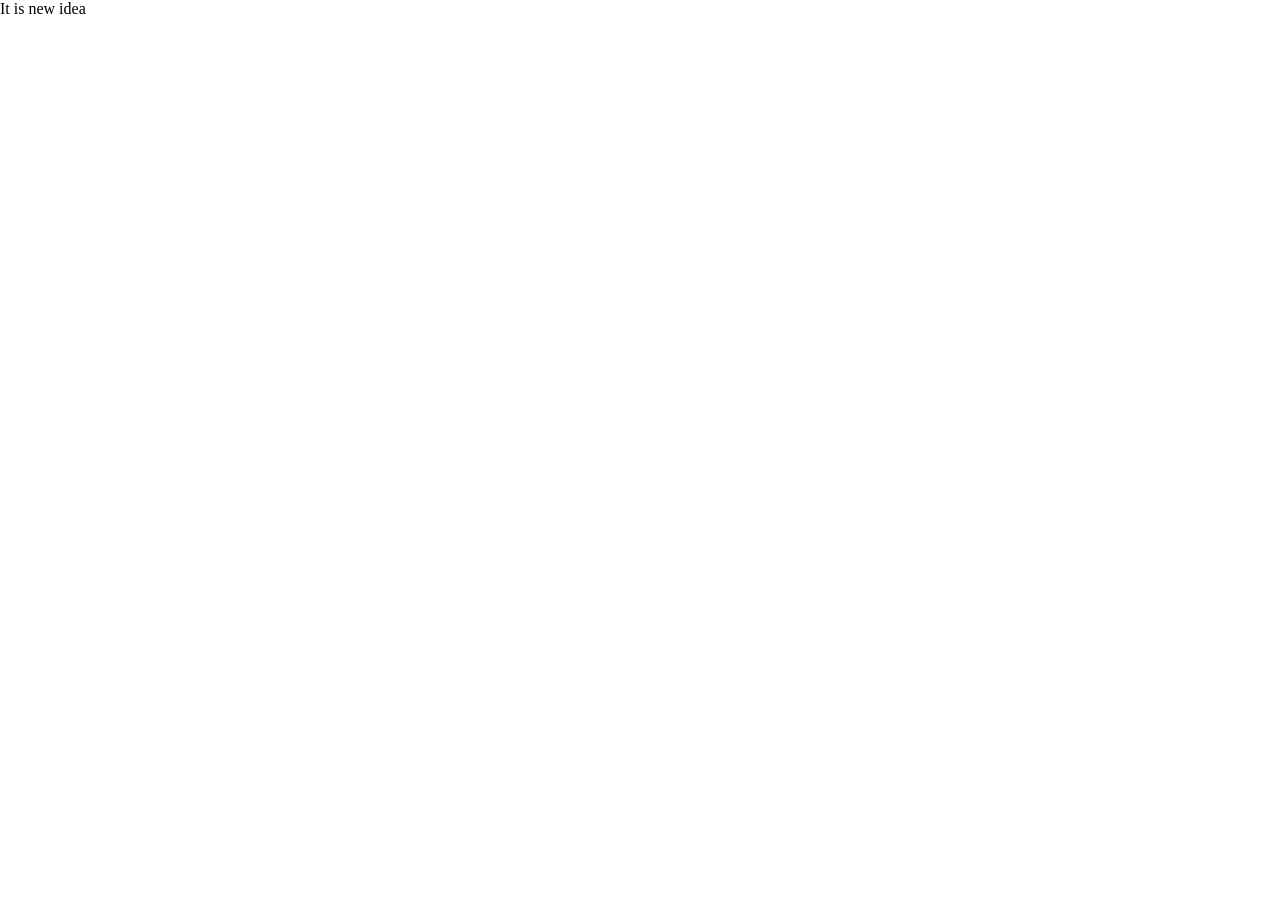
==== myweb/index.html @ 6d4e4361 "new change" ====
<!DOCTYPE html>
<html lang="en">
<head>
    <meta charset="UTF-8">
    <meta name="viewport" content="width=device-width, initial-scale=1.0">
    <title>Sadhna</title>
    <link rel="stylesheet" href="style.css">
</head>
<body>
    <p>It is new idea </p>
    
</body>
</html>
---- myweb/style.css ----
* {
    padding: 0;
    margin: 0;
}
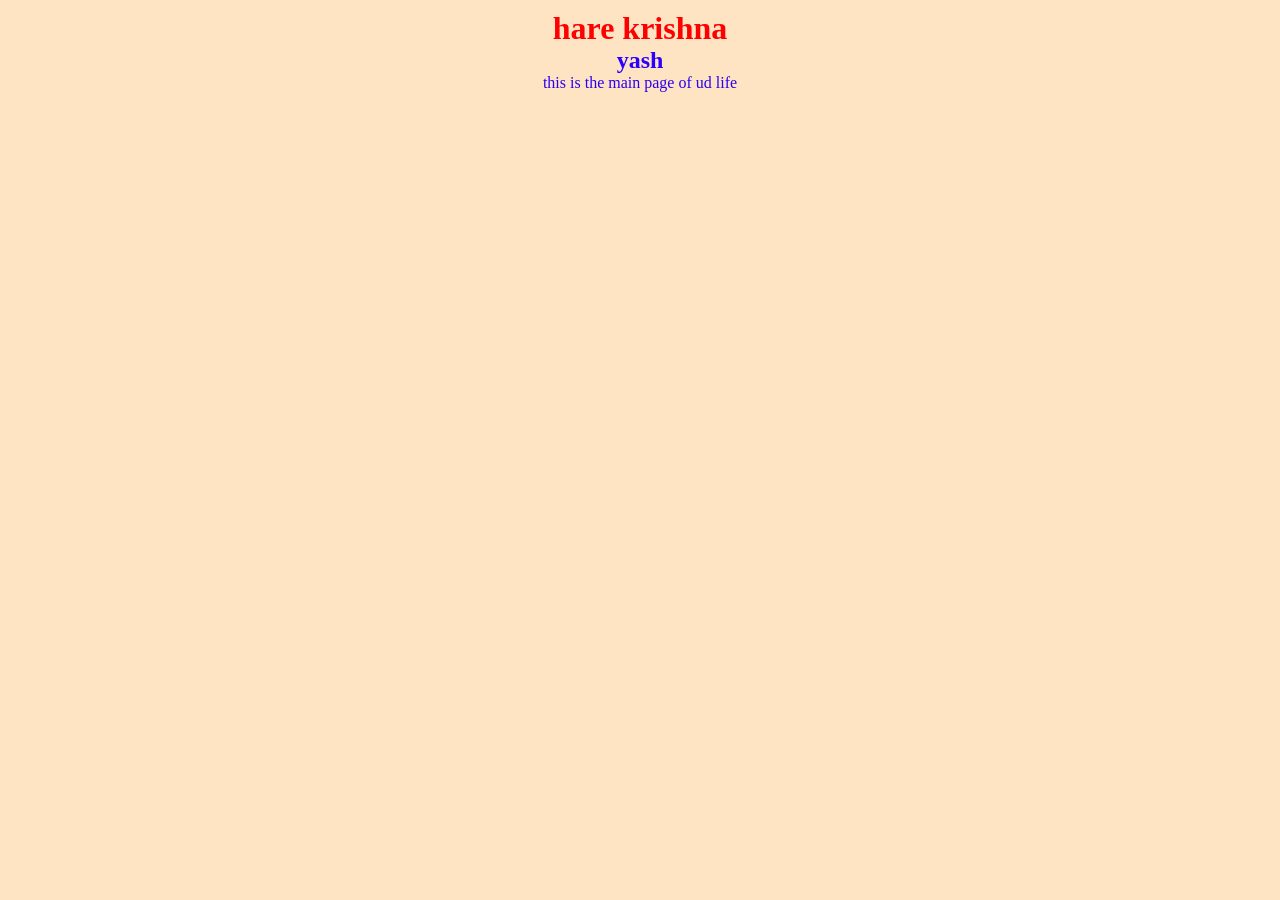
==== commit a56f64ff: "new one new" ====
--- a/myweb/index.html
+++ b/myweb/index.html
@@ -1,13 +1,23 @@
 <!DOCTYPE html>
 <html lang="en">
+
 <head>
     <meta charset="UTF-8">
     <meta name="viewport" content="width=device-width, initial-scale=1.0">
     <title>Sadhna</title>
     <link rel="stylesheet" href="style.css">
 </head>
+
 <body>
-    <p>It is new idea </p>
-    
+    <div class="container">
+
+        <h1>hare krishna</h1>
+        <h2>yash</h2>
+        <p>this is the main page of ud life</p>
+
+
+    </div>
+
 </body>
+
 </html>
--- a/myweb/style.css
+++ b/myweb/style.css
@@ -1,4 +1,21 @@
 * {
     padding: 0;
     margin: 0;
-}+    background-color: bisque;
+}
+ .container h1{
+ text-align: center;
+ margin-top: 10px;
+ color: rgb(255, 0, 0);
+
+
+}
+.container h2 {
+    text-align: center;
+    color: rgb(43, 0, 255);
+}
+
+.container p {
+    text-align: center;
+    color: rgb(42, 1, 245);
+}
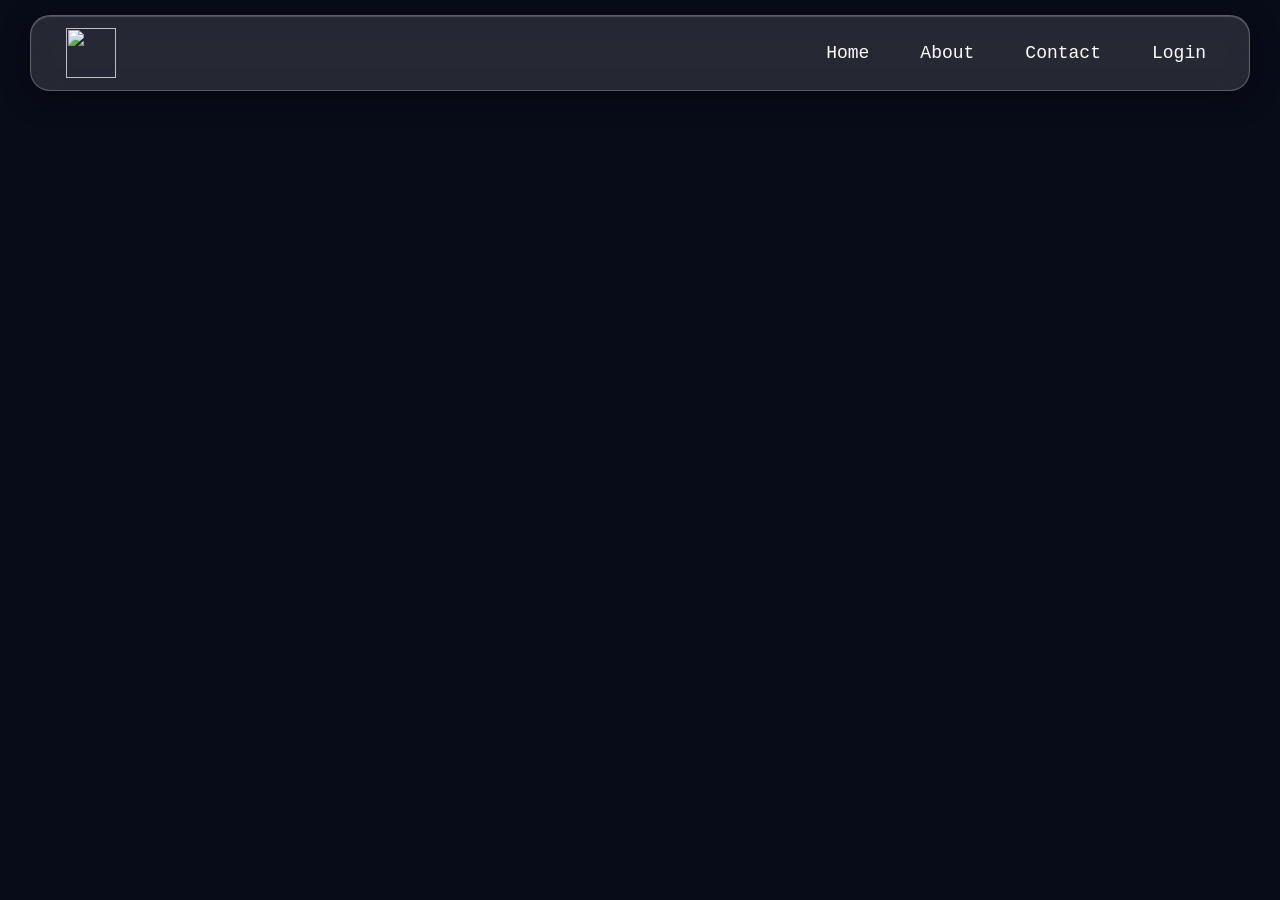
==== commit 3e66fb43: "nav completed" ====
--- a/myweb/index.html
+++ b/myweb/index.html
@@ -1,7 +1,4 @@
-<!DOCTYPE html>
-<html lang="en">
-
-<head>
+<head><script type="text/javascript" src="/___vscode_livepreview_injected_script"></script>
     <meta charset="UTF-8">
     <meta name="viewport" content="width=device-width, initial-scale=1.0">
     <title>Sadhna</title>
@@ -9,15 +6,26 @@
 </head>
 
 <body>
-    <div class="container">
+    <header>
+        <div class="navigation">
+            <span class="logo"><img src="voice_logo2.png" alt="" height="50px"></span>
+            <div class="info">
+                <ul>
+                    <li><a href="index.html">Home</a></li>
+                    <li><a href="about.html">About</a></li>
+                    <li><a href="contact.html">Contact</a></li>
+                    <li><a href="login.html">Login</a></li>
+                </ul>
+            </div>
+        </div>
 
-        <h1>hare krishna</h1>
-        <h2>yash</h2>
-        <p>this is the main page of ud life</p>
+    </header>
+    <main>
 
+    </main>
+    <footer>
 
-    </div>
-
+    </footer>
 </body>
 
 </html>
--- a/myweb/style.css
+++ b/myweb/style.css
@@ -1,21 +1,140 @@
+
 * {
+    margin: 0;
     padding: 0;
-    margin: 0;
-    background-color: bisque;
-}
- .container h1{
- text-align: center;
- margin-top: 10px;
- color: rgb(255, 0, 0);
-
-
-}
-.container h2 {
-    text-align: center;
-    color: rgb(43, 0, 255);
+    box-sizing: border-box;
 }
 
-.container p {
-    text-align: center;
-    color: rgb(42, 1, 245);
+body {width: 100%;
+    max-width: 100%;
+    overflow-x: hidden;
+    min-height: 100vh;
+    background: #080b18;
+    font-family: Arial, sans-serif;
 }
+
+header {
+    width: 100%;
+    padding: 15px 30px;
+}
+
+header .navigation {
+    display: flex;
+    align-items: center;
+    justify-content: space-between;
+    padding: 12px 25px;
+    background: rgba(255, 255, 255, 0.12);
+    backdrop-filter: blur(15px);
+    -webkit-backdrop-filter: blur(15px);
+    border: 1px solid rgba(255, 255, 255, 0.25);
+    border-radius: 20px;
+    box-shadow:
+        0 8px 30px rgba(0, 0, 0, 0.25),
+        inset 0 1px 1px rgba(255, 255, 255, 0.2);
+    position: relative;
+    z-index: 10;
+}
+
+header .navigation .logo {
+    font-size: 40px;
+    font-weight: bold;
+    margin-left: 10px;
+    background: linear-gradient(
+        90deg,
+        #00eaff,
+        #7b2cff,
+        #ff2ea6
+    );
+    -webkit-background-clip: text;
+    background-clip: text;
+    color: transparent;
+    cursor: pointer;
+}
+
+header .navigation ul {
+    display: flex;
+    align-items: center;
+    list-style: none;
+    gap: 15px;
+}
+
+header .navigation ul li {
+    font-size: 18px;
+    font-family: "Courier New", Courier, monospace;
+}
+
+header .navigation ul li a {
+    position: relative;
+    display: inline-flex;
+    align-items: center;
+    justify-content: center;
+    color: white;
+    text-decoration: none;
+    padding: 12px 18px;
+    border-radius: 50px;
+    z-index: 1;
+    transition:
+        color 0.3s ease,
+        transform 0.3s ease,
+        background 0.3s ease;
+}
+
+header .navigation ul li a::before {
+    content: "";
+    position: absolute;
+    width: 0;
+    height: 0;
+    left: 50%;
+    top: 50%;
+    transform: translate(-50%, -50%);
+    border-radius: 50%;
+    background: radial-gradient(
+        circle,
+        rgba(0, 238, 255, 0.8) 0%,
+        rgba(123, 44, 255, 0.45) 40%,
+        transparent 70%
+    );
+    opacity: 0;
+    z-index: -1;
+    transition:
+        width 0.4s ease,
+        height 0.4s ease,
+        opacity 0.4s ease;
+}
+
+header .navigation ul li a:hover {
+    color: white;
+    transform: translateY(-3px);
+    text-shadow:
+        0 0 8px #00eaff,
+        0 0 15px #7b2cff;
+}
+
+header .navigation ul li a:hover::before {
+    width: 110px;
+    height: 110px;
+    opacity: 1;
+}
+
+header .navigation ul li a.active {
+    background: rgba(255, 255, 255, 0.12);
+    box-shadow: 0 0 15px rgba(0, 238, 255, 0.35);
+}
+
+header .navigation ul li a::after {
+    content: "";
+    position: absolute;
+    left: 50%;
+    bottom: 4px;
+    width: 0;
+    height: 2px;
+    transform: translateX(-50%);
+    background: #00eaff;
+    box-shadow: 0 0 8px #00eaff;
+    transition: width 0.3s ease;
+}
+
+header .navigation ul li a:hover::after {
+    width: 40%;
+}
+
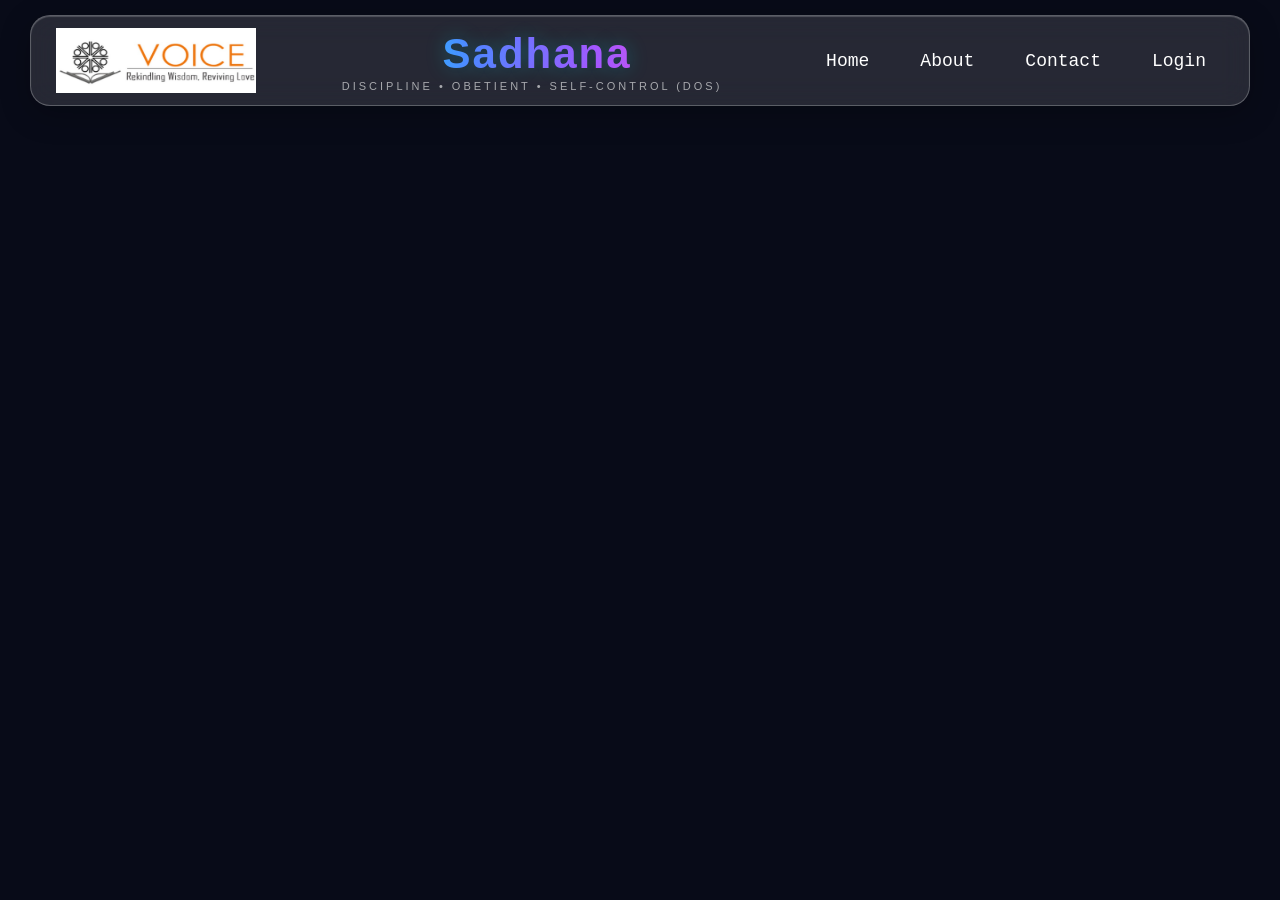
==== commit 821b98b2: "ok navbar" ====
--- a/myweb/index.html
+++ b/myweb/index.html
@@ -1,4 +1,5 @@
-<head><script type="text/javascript" src="/___vscode_livepreview_injected_script"></script>
+<head>
+    <script type="text/javascript" src="/___vscode_livepreview_injected_script"></script>
     <meta charset="UTF-8">
     <meta name="viewport" content="width=device-width, initial-scale=1.0">
     <title>Sadhna</title>
@@ -8,7 +9,14 @@
 <body>
     <header>
         <div class="navigation">
-            <span class="logo"><img src="voice_logo2.png" alt="" height="50px"></span>
+            <span class="logo"><img src="images/voice.jpg" alt="" height="65px" width="200px"></span>
+            <!-- <div class="logo">
+                Sadhana
+            </div> -->
+            <div class="brand">
+                <div class="title">Sadhana</div>
+                <div class="tagline">discipline • obetient • self-control (DOS) </div>
+            </div>
             <div class="info">
                 <ul>
                     <li><a href="index.html">Home</a></li>
--- a/myweb/style.css
+++ b/myweb/style.css
@@ -1,11 +1,11 @@
-
 * {
     margin: 0;
     padding: 0;
     box-sizing: border-box;
 }
 
-body {width: 100%;
+body {
+    width: 100%;
     max-width: 100%;
     overflow-x: hidden;
     min-height: 100vh;
@@ -35,20 +35,35 @@
     z-index: 10;
 }
 
-header .navigation .logo {
-    font-size: 40px;
-    font-weight: bold;
-    margin-left: 10px;
-    background: linear-gradient(
-        90deg,
-        #00eaff,
-        #7b2cff,
-        #ff2ea6
-    );
+.brand {
+    text-align: center;
+}
+
+.brand .title {
+    font-size: 42px;
+    font-weight: 800;
+    font-family: "Trebuchet MS", sans-serif;
+    letter-spacing: 2px;
+
+    background: linear-gradient(90deg,
+            #00eaff,
+            #5b7cff,
+            #b14cff,
+            #ff4fd8);
+
     -webkit-background-clip: text;
     background-clip: text;
     color: transparent;
-    cursor: pointer;
+
+    text-shadow: 0 0 20px rgba(0, 234, 255, 0.25);
+}
+
+.brand .tagline {
+    margin-top: 2px;
+    color: rgba(255, 255, 255, 0.6);
+    font-size: 11px;
+    letter-spacing: 3px;
+    text-transform: uppercase;
 }
 
 header .navigation ul {
@@ -88,12 +103,10 @@
     top: 50%;
     transform: translate(-50%, -50%);
     border-radius: 50%;
-    background: radial-gradient(
-        circle,
-        rgba(0, 238, 255, 0.8) 0%,
-        rgba(123, 44, 255, 0.45) 40%,
-        transparent 70%
-    );
+    background: radial-gradient(circle,
+            rgba(0, 238, 255, 0.8) 0%,
+            rgba(123, 44, 255, 0.45) 40%,
+            transparent 70%);
     opacity: 0;
     z-index: -1;
     transition:
@@ -138,3 +151,16 @@
     width: 40%;
 }
 
+.title {
+    font-size: 40px;
+    font-weight: bold;
+    margin-left: 10px;
+    background: linear-gradient(90deg,
+            #00eaff,
+            #7b2cff,
+            #ff2ea6);
+    -webkit-background-clip: text;
+    background-clip: text;
+    color: transparent;
+    cursor: pointer;
+}
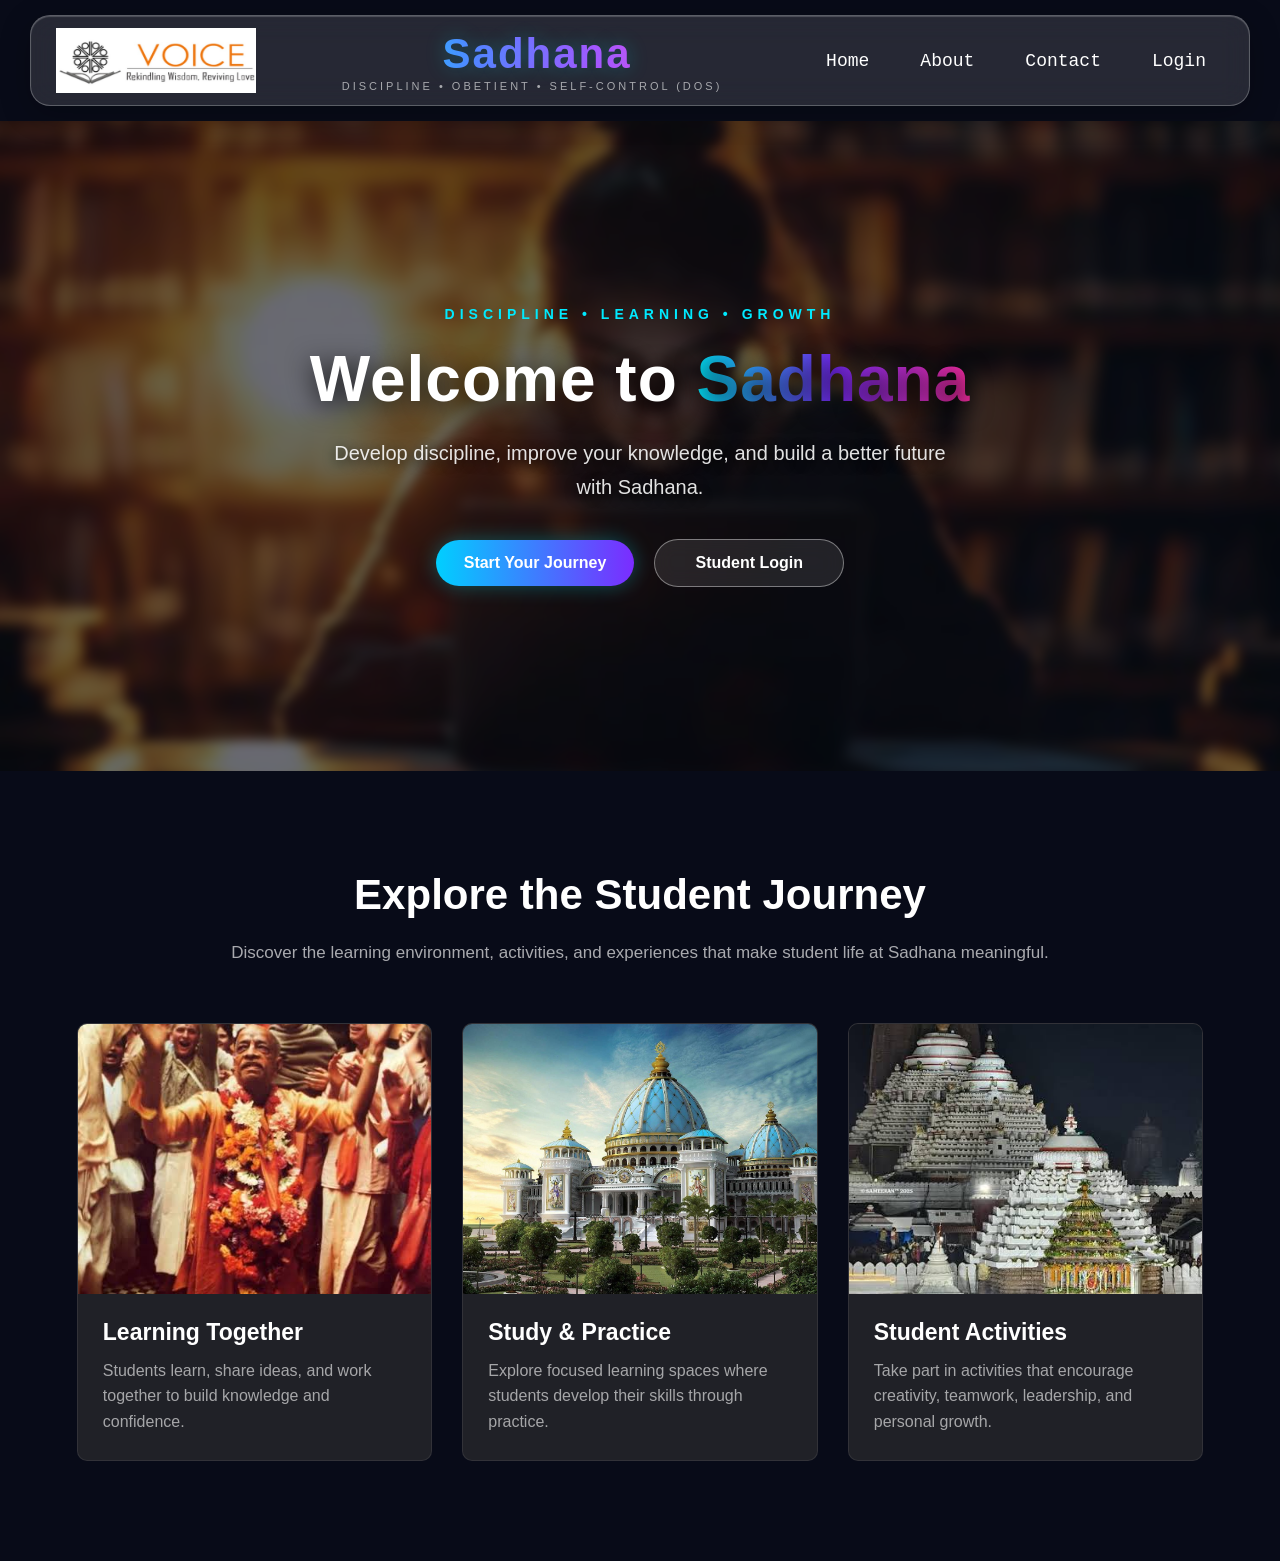
==== commit 6aa9d449: "first commit of sec2" ====
--- a/myweb/index.html
+++ b/myweb/index.html
@@ -28,8 +28,96 @@
         </div>
 
     </header>
+
     <main>
+        <section class="hero">
 
+            <div class="hero-content">
+                <p class="hero-tag">DISCIPLINE • LEARNING • GROWTH</p>
+
+                <h1>Welcome to <span>Sadhana</span></h1>
+
+                <p>
+                    Develop discipline, improve your knowledge,
+                    and build a better future with Sadhana.
+                </p>
+
+                <div class="hero-buttons">
+                    <a href="#" class="start-btn">Start Your Journey</a>
+                    <a href="login.html" class="login-btn">Student Login</a>
+                </div>
+            </div>
+
+        </section>
+        <section class="student-tour">
+
+            <div class="tour-heading">
+                <h2>Explore the Student Journey</h2>
+
+                <p>
+                    Discover the learning environment, activities, and
+                    experiences that make student life at Sadhana meaningful.
+                </p>
+            </div>
+
+            <div class="tour-cards">
+
+                <div class="tour-card">
+
+                    <div class="tour-image">
+                        <img src="images/sec2kritan.png" alt="Students Learning">
+                    </div>
+
+                    <div class="tour-info">
+                        <h3>Learning Together</h3>
+
+                        <p>
+                            Students learn, share ideas, and work together
+                            to build knowledge and confidence.
+                        </p>
+                    </div>
+
+                </div>
+
+
+                <div class="tour-card">
+
+                    <div class="tour-image">
+                        <img src="images/sec2mayapur.png" alt="Students Studying">
+                    </div>
+
+                    <div class="tour-info">
+                        <h3>Study & Practice</h3>
+
+                        <p>
+                            Explore focused learning spaces where students
+                            develop their skills through practice.
+                        </p>
+                    </div>
+
+                </div>
+
+
+                <div class="tour-card">
+
+                    <div class="tour-image">
+                        <img src="images/sec2puri.png" alt="Student Activities">
+                    </div>
+
+                    <div class="tour-info">
+                        <h3>Student Activities</h3>
+
+                        <p>
+                            Take part in activities that encourage creativity,
+                            teamwork, leadership, and personal growth.
+                        </p>
+                    </div>
+
+                </div>
+
+            </div>
+
+        </section>
     </main>
     <footer>
 
--- a/myweb/style.css
+++ b/myweb/style.css
@@ -163,4 +163,374 @@
     background-clip: text;
     color: transparent;
     cursor: pointer;
+}
+
+main {
+    width: 100%;
+}
+
+.hero {
+    position: relative;
+    min-height: 650px;
+    width: 100%;
+    display: flex;
+    align-items: center;
+    justify-content: center;
+    text-align: center;
+    padding: 80px 20px;
+    overflow: hidden;
+}
+
+.hero::before {
+    content: "";
+    position: absolute;
+    inset: -20px;
+    background-image: url("static/herobg.png");
+    background-size: cover;
+    background-position: center;
+    background-repeat: no-repeat;
+    filter: blur(5px);
+    transform: scale(1.05);
+    z-index: -2;
+}
+
+.hero::after {
+    content: "";
+    position: absolute;
+    inset: 0;
+    background: rgba(5, 8, 20, 0.62);
+    z-index: -1;
+}
+
+.hero-content {
+    width: 100%;
+    max-width: 850px;
+    position: relative;
+    z-index: 1;
+    color: white;
+}
+
+.hero-tag {
+    margin-bottom: 20px;
+    color: #00eaff;
+    font-size: 14px;
+    font-weight: 600;
+    letter-spacing: 5px;
+}
+
+.hero-content h1 {
+    margin-bottom: 20px;
+    font-size: 64px;
+    font-weight: 800;
+    letter-spacing: 1px;
+    text-shadow: 0 5px 25px rgba(0, 0, 0, 0.8);
+}
+
+.hero-content h1 span {
+    background: linear-gradient(90deg,
+            #00eaff,
+            #7b2cff,
+            #ff2ea6);
+    -webkit-background-clip: text;
+    background-clip: text;
+    color: transparent;
+}
+
+.hero-content>p:not(.hero-tag) {
+    max-width: 650px;
+    margin: 0 auto 35px;
+    color: rgba(255, 255, 255, 0.88);
+    font-size: 20px;
+    line-height: 1.7;
+    text-shadow: 0 3px 12px rgba(0, 0, 0, 0.8);
+}
+
+.hero-buttons {
+    display: flex;
+    justify-content: center;
+    align-items: center;
+    gap: 20px;
+}
+
+.hero-buttons a {
+    display: inline-flex;
+    align-items: center;
+    justify-content: center;
+    min-width: 190px;
+    padding: 14px 28px;
+    border-radius: 30px;
+    text-decoration: none;
+    font-size: 16px;
+    font-weight: 600;
+    transition: 0.3s ease;
+}
+
+.start-btn {
+    color: white;
+    background: linear-gradient(90deg,
+            #00cfff,
+            #7b2cff);
+    box-shadow: 0 0 20px rgba(0, 234, 255, 0.3);
+}
+
+.start-btn:hover {
+    transform: translateY(-4px);
+    box-shadow:
+        0 0 25px rgba(0, 234, 255, 0.5),
+        0 10px 30px rgba(0, 0, 0, 0.4);
+}
+
+.login-btn {
+    color: white;
+    background: rgba(255, 255, 255, 0.1);
+    border: 1px solid rgba(255, 255, 255, 0.4);
+    backdrop-filter: blur(10px);
+    -webkit-backdrop-filter: blur(10px);
+}
+
+.login-btn:hover {
+    color: white;
+    background: rgba(0, 234, 255, 0.15);
+    border-color: #00eaff;
+    transform: translateY(-4px);
+    box-shadow: 0 0 20px rgba(0, 234, 255, 0.25);
+}
+
+@media (max-width: 768px) {
+    .hero {
+        min-height: 600px;
+        padding: 60px 20px;
+    }
+
+    .hero-content h1 {
+        font-size: 44px;
+    }
+
+    .hero-tag {
+        font-size: 11px;
+        letter-spacing: 3px;
+    }
+
+    .hero-content>p:not(.hero-tag) {
+        font-size: 17px;
+    }
+
+    .hero-buttons {
+        flex-direction: column;
+        gap: 12px;
+    }
+
+    .hero-buttons a {
+        width: 220px;
+    }
+}
+
+@media (max-width: 480px) {
+    .hero {
+        min-height: 550px;
+        padding: 50px 15px;
+    }
+
+    .hero-content h1 {
+        font-size: 36px;
+    }
+
+    .hero-tag {
+        font-size: 9px;
+        letter-spacing: 2px;
+    }
+
+    .hero-content>p:not(.hero-tag) {
+        font-size: 15px;
+    }
+}
+
+.hero {
+    position: relative;
+    min-height: 650px;
+    display: flex;
+    align-items: center;
+    justify-content: center;
+    overflow: hidden;
+}
+
+.hero::before {
+    content: "";
+    position: absolute;
+    inset: -15px;
+
+    background-image: url("images/herobg.png");
+    background-size: cover;
+    background-position: center;
+
+    filter: blur(5px);
+    transform: scale(1.05);
+
+    z-index: -2;
+}
+
+.hero::after {
+    content: "";
+    position: absolute;
+    inset: 0;
+
+    background: rgba(5, 8, 20, 0.60);
+
+    z-index: -1;
+}
+
+.hero-content {
+    position: relative;
+    z-index: 1;
+}
+.image-frame {
+    width: 450px;
+    height: 300px;
+    padding: 6px;
+    border-radius: 30px;
+    background: linear-gradient(
+        135deg,
+        #00eaff,
+        #7b2cff,
+        #ff2ea6
+    );
+    box-shadow:
+        0 0 30px rgba(0, 234, 255, 0.25),
+        0 20px 50px rgba(0, 0, 0, 0.4);
+    overflow: hidden;
+}
+
+.image-frame img {
+    width: 100%;
+    height: 100%;
+    object-fit: cover;
+    display: block;
+    border-radius: 25px;
+}
+.student-tour {
+    width: 100%;
+    padding: 100px 6%;
+    background: #080b18;
+    color: white;
+}
+
+.tour-heading {
+    max-width: 850px;
+    margin: 0 auto 55px;
+    text-align: center;
+}
+
+.tour-heading h2 {
+    font-size: 42px;
+    font-weight: 700;
+    margin-bottom: 20px;
+}
+
+.tour-heading p {
+    color: rgba(255, 255, 255, 0.65);
+    font-size: 17px;
+    line-height: 1.7;
+}
+
+.tour-cards {
+    width: 100%;
+    max-width: 1250px;
+    margin: auto;
+
+    display: grid;
+    grid-template-columns: repeat(3, 1fr);
+    gap: 30px;
+}
+
+.tour-card {
+    overflow: hidden;
+
+    background: #202127;
+
+    border: 1px solid rgba(255, 255, 255, 0.08);
+
+    border-radius: 10px;
+
+    transition: 0.4s ease;
+}
+
+.tour-card:hover {
+    transform: translateY(-8px);
+
+    border-color: rgba(0, 234, 255, 0.5);
+
+    box-shadow:
+        0 15px 40px rgba(0, 0, 0, 0.4),
+        0 0 25px rgba(0, 234, 255, 0.12);
+}
+
+.tour-image {
+    width: 100%;
+    height: 270px;
+    overflow: hidden;
+}
+
+.tour-image img {
+    width: 100%;
+    height: 100%;
+
+    object-fit: cover;
+
+    display: block;
+
+    transition: 0.5s ease;
+}
+
+.tour-card:hover .tour-image img {
+    transform: scale(1.06);
+}
+
+.tour-info {
+    padding: 25px;
+}
+
+.tour-info h3 {
+    font-size: 23px;
+    margin-bottom: 12px;
+}
+
+.tour-info p {
+    color: rgba(255, 255, 255, 0.6);
+
+    font-size: 16px;
+
+    line-height: 1.6;
+
+    margin: 0;
+}
+@media (max-width: 900px) {
+
+    .tour-cards {
+        grid-template-columns: repeat(2, 1fr);
+    }
+
+}
+
+@media (max-width: 600px) {
+
+    .student-tour {
+        padding: 70px 20px;
+    }
+
+    .tour-heading h2 {
+        font-size: 32px;
+    }
+
+    .tour-heading p {
+        font-size: 15px;
+    }
+
+    .tour-cards {
+        grid-template-columns: 1fr;
+    }
+
+    .tour-image {
+        height: 240px;
+    }
+
 }
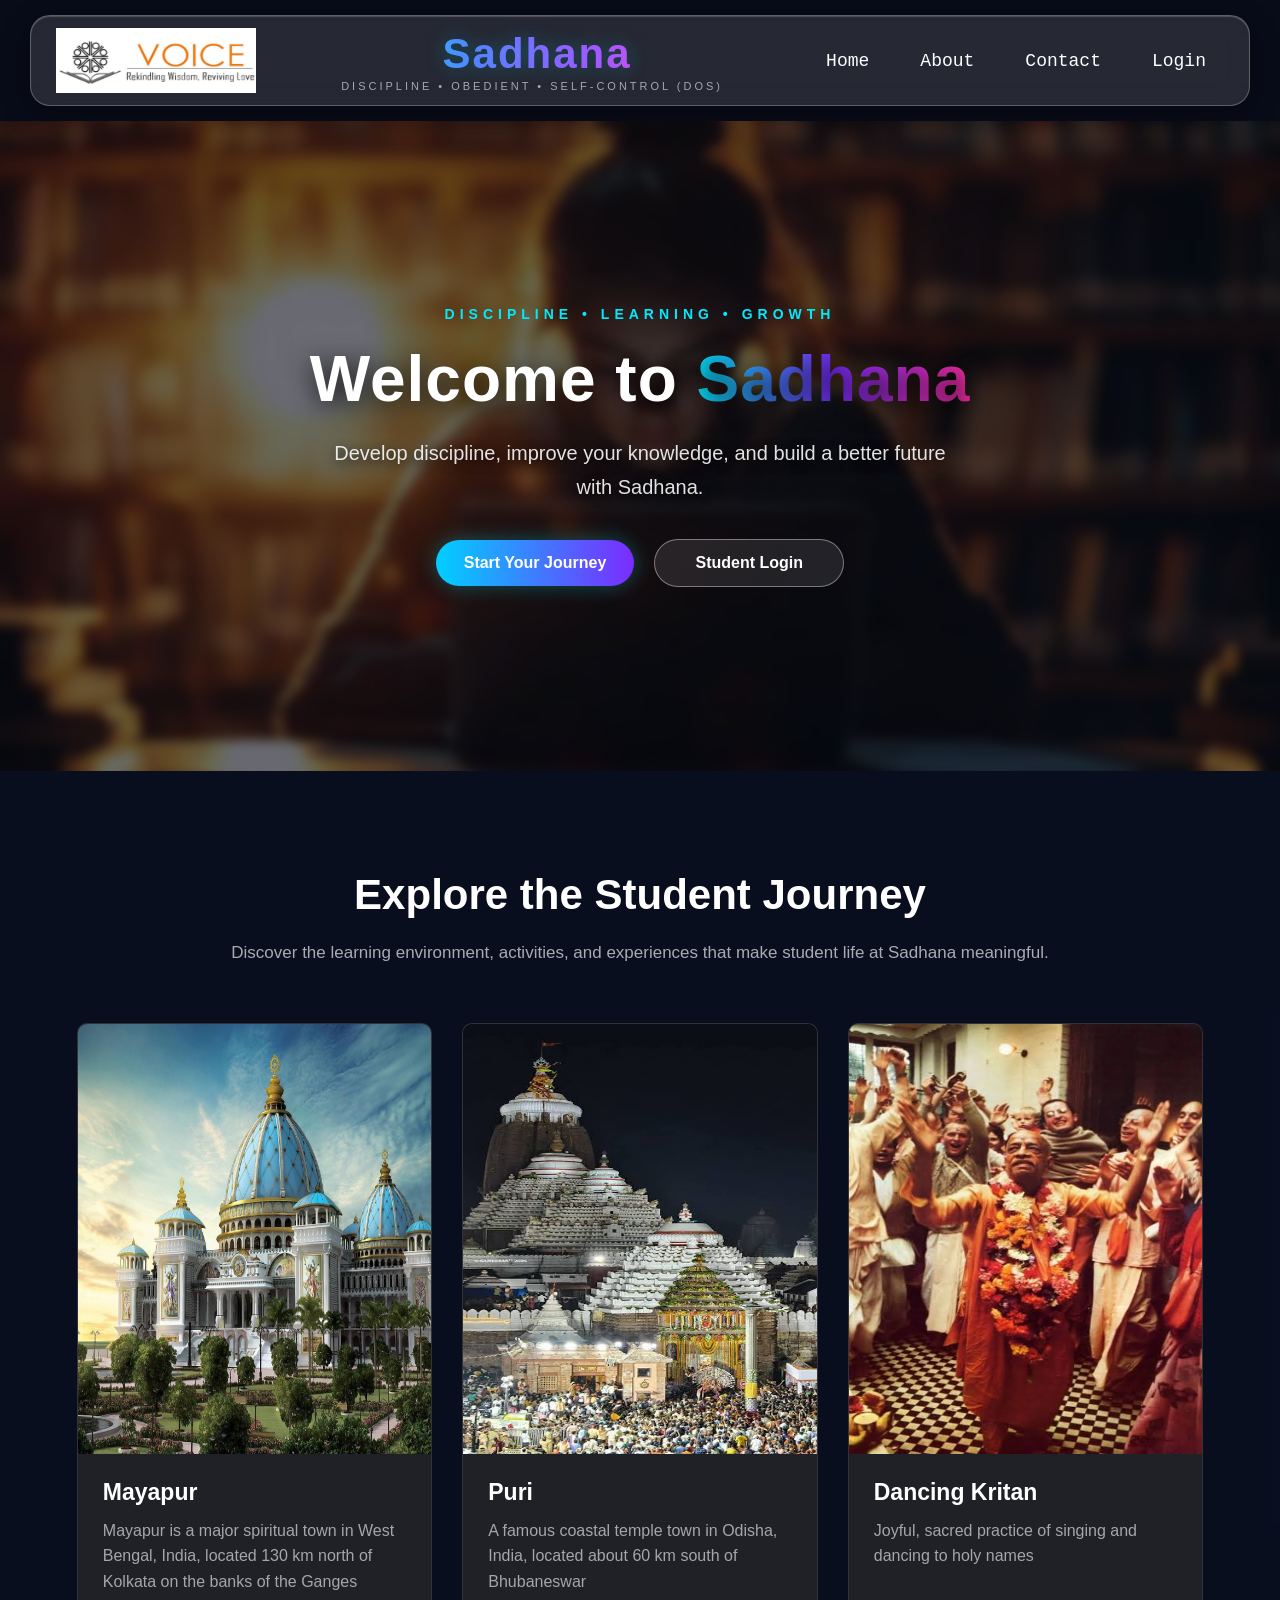
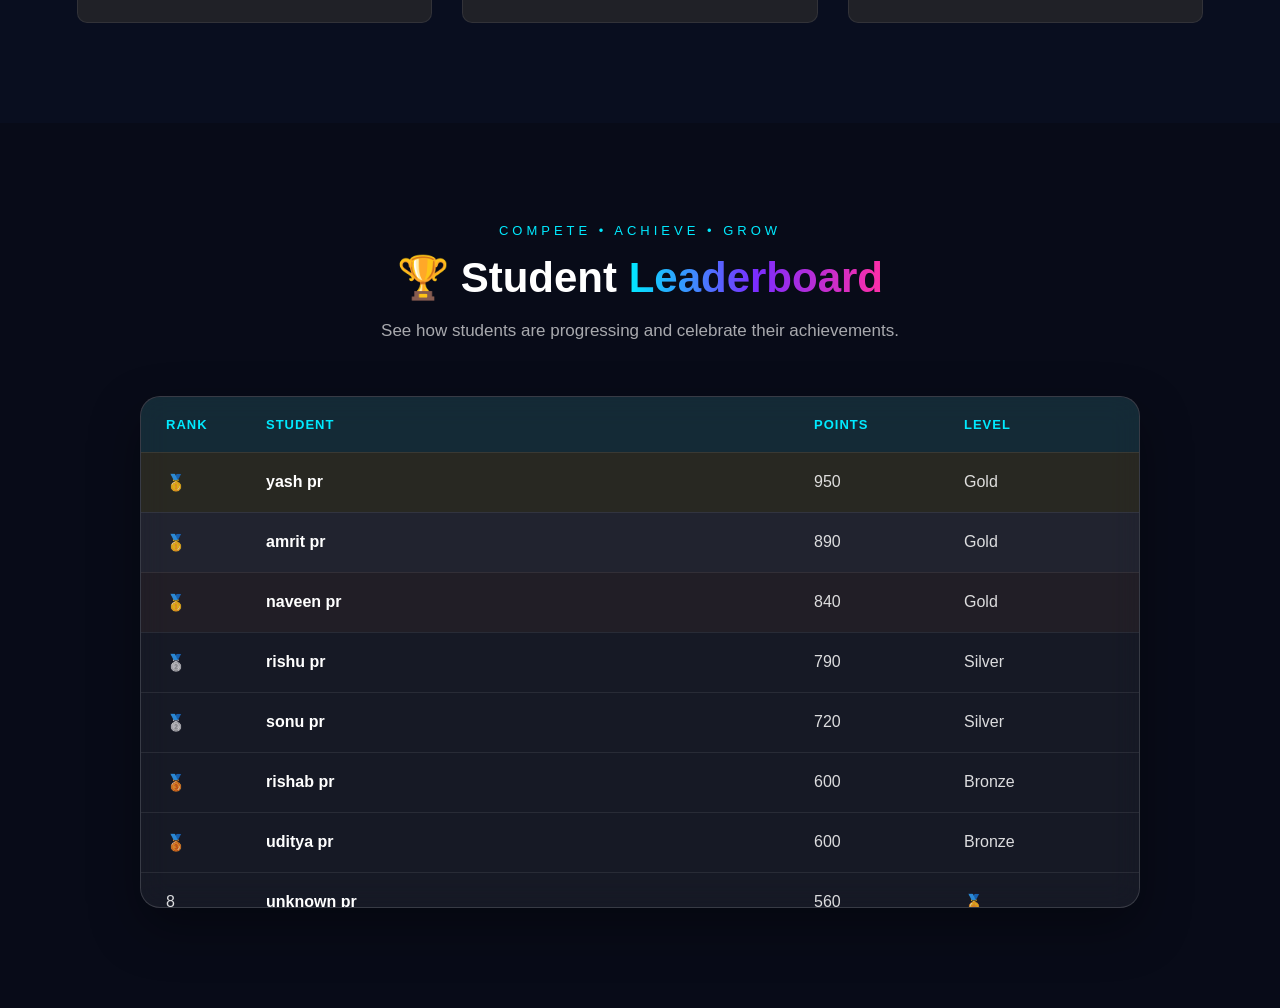
==== commit fe596dbb: "first commit for leaderboard" ====
--- a/myweb/index.html
+++ b/myweb/index.html
@@ -15,7 +15,7 @@
             </div> -->
             <div class="brand">
                 <div class="title">Sadhana</div>
-                <div class="tagline">discipline • obetient • self-control (DOS) </div>
+                <div class="tagline">discipline • obedient • self-control (DOS) </div>
             </div>
             <div class="info">
                 <ul>
@@ -65,15 +65,15 @@
                 <div class="tour-card">
 
                     <div class="tour-image">
-                        <img src="images/sec2kritan.png" alt="Students Learning">
+                        <img src="images/sec2mayapur.png" alt="Students Learning">
                     </div>
 
                     <div class="tour-info">
-                        <h3>Learning Together</h3>
+                        <h3>Mayapur</h3>
 
                         <p>
-                            Students learn, share ideas, and work together
-                            to build knowledge and confidence.
+                            Mayapur is a major spiritual town in West Bengal, India, located 130 km north of Kolkata on
+                            the banks of the Ganges
                         </p>
                     </div>
 
@@ -83,15 +83,14 @@
                 <div class="tour-card">
 
                     <div class="tour-image">
-                        <img src="images/sec2mayapur.png" alt="Students Studying">
+                        <img src="images/sec2puri.png" alt="Students Studying">
                     </div>
 
                     <div class="tour-info">
-                        <h3>Study & Practice</h3>
+                        <h3>Puri</h3>
 
                         <p>
-                            Explore focused learning spaces where students
-                            develop their skills through practice.
+                            A famous coastal temple town in Odisha, India, located about 60 km south of Bhubaneswar
                         </p>
                     </div>
 
@@ -101,15 +100,14 @@
                 <div class="tour-card">
 
                     <div class="tour-image">
-                        <img src="images/sec2puri.png" alt="Student Activities">
+                        <img src="images/sec2kritan.png" alt="Student Activities">
                     </div>
 
                     <div class="tour-info">
-                        <h3>Student Activities</h3>
-
-                        <p>
-                            Take part in activities that encourage creativity,
-                            teamwork, leadership, and personal growth.
+                        <h3>Dancing Kritan</h3>
+
+                        <p>Joyful, sacred practice of singing and dancing to holy names
+
                         </p>
                     </div>
 
@@ -117,6 +115,85 @@
 
             </div>
 
+        </section>
+        <section>
+            <section class="leaderboard">
+
+                <div class="leaderboard-heading">
+                    <p>COMPETE • ACHIEVE • GROW</p>
+                    <h2>🏆 Student <span>Leaderboard</span></h2>
+                    <p>
+                        See how students are progressing and celebrate
+                        their achievements.
+                    </p>
+                </div>
+
+                <div class="leaderboard-box">
+
+                    <div class="leaderboard-header">
+                        <div>Rank</div>
+                        <div>Student</div>
+                        <div>Points</div>
+                        <div>Level</div>
+                    </div>
+                    <div class="leaderboard-list">
+                        <div class="leaderboard-row top-one">
+                            <div>🥇</div>
+                            <div class="student-name">yash pr</div>
+                            <div>950</div>
+                            <div>Gold</div>
+                        </div>
+
+                        <div class="leaderboard-row top-two">
+                            <div>🥇</div>
+                            <div class="student-name">amrit pr</div>
+                            <div>890</div>
+                            <div>Gold</div>
+                        </div>
+
+                        <div class="leaderboard-row top-three">
+                            <div>🥇</div>
+                            <div class="student-name">naveen pr</div>
+                            <div>840</div>
+                            <div>Gold</div>
+                        </div>
+
+                        <div class="leaderboard-row">
+                            <div>🥈</div>
+                            <div class="student-name">rishu pr</div>
+                            <div>790</div>
+                            <div>Silver</div>
+                        </div>
+
+                        <div class="leaderboard-row">
+                            <div>🥈</div>
+                            <div class="student-name">sonu pr</div>
+                            <div>720</div>
+                            <div>Silver</div>
+                        </div>
+                        <div class="leaderboard-row">
+                            <div>🥉</div>
+                            <div class="student-name">rishab pr</div>
+                            <div>600</div>
+                            <div>Bronze</div>
+                        </div>
+                        <div class="leaderboard-row">
+                            <div>🥉</div>
+                            <div class="student-name">uditya pr</div>
+                            <div>600</div>
+                            <div>Bronze</div>
+                        </div>
+                        <div class="leaderboard-row">
+                            <div>8</div>
+                            <div class="student-name">unknown pr</div>
+                            <div>560</div>
+                            <div>🏅</div>
+                        </div>
+                    </div>
+
+                </div>
+
+            </section>
         </section>
     </main>
     <footer>
--- a/myweb/style.css
+++ b/myweb/style.css
@@ -383,17 +383,16 @@
     position: relative;
     z-index: 1;
 }
+
 .image-frame {
     width: 450px;
     height: 300px;
     padding: 6px;
     border-radius: 30px;
-    background: linear-gradient(
-        135deg,
-        #00eaff,
-        #7b2cff,
-        #ff2ea6
-    );
+    background: linear-gradient(135deg,
+            #00eaff,
+            #7b2cff,
+            #ff2ea6);
     box-shadow:
         0 0 30px rgba(0, 234, 255, 0.25),
         0 20px 50px rgba(0, 0, 0, 0.4);
@@ -407,12 +406,15 @@
     display: block;
     border-radius: 25px;
 }
+
 .student-tour {
     width: 100%;
     padding: 100px 6%;
     background: #080b18;
     color: white;
 }
+
+/* section 2 */
 
 .tour-heading {
     max-width: 850px;
@@ -452,6 +454,7 @@
     border-radius: 10px;
 
     transition: 0.4s ease;
+    height: 600px;
 }
 
 .tour-card:hover {
@@ -466,7 +469,7 @@
 
 .tour-image {
     width: 100%;
-    height: 270px;
+    height: 430px;
     overflow: hidden;
 }
 
@@ -474,7 +477,7 @@
     width: 100%;
     height: 100%;
 
-    object-fit: cover;
+    object-fit: fill;
 
     display: block;
 
@@ -503,6 +506,7 @@
 
     margin: 0;
 }
+
 @media (max-width: 900px) {
 
     .tour-cards {
@@ -533,4 +537,152 @@
         height: 240px;
     }
 
+}
+
+/* section-3 */
+
+.leaderboard-list {
+    max-height: 455px;
+    overflow-y: auto;
+    overflow-x: hidden;
+}
+
+.leaderboard-list::-webkit-scrollbar {
+    width: 8px;
+}
+
+.leaderboard-list::-webkit-scrollbar-track {
+    background: rgba(255, 255, 255, 0.05);
+}
+
+.leaderboard-list::-webkit-scrollbar-thumb {
+    background: linear-gradient(#00eaff,
+            #7b2cff);
+    border-radius: 10px;
+}
+
+.leaderboard-list::-webkit-scrollbar-thumb:hover {
+    background: #00eaff;
+}
+
+.leaderboard {
+    width: 100%;
+    padding: 100px 6%;
+    background: #080b18;
+    color: white;
+}
+
+.leaderboard-heading {
+    max-width: 750px;
+    margin: 0 auto 50px;
+    text-align: center;
+}
+
+.leaderboard-heading>p:first-child {
+    color: #00eaff;
+    font-size: 13px;
+    letter-spacing: 4px;
+    margin-bottom: 15px;
+}
+
+.leaderboard-heading h2 {
+    font-size: 42px;
+    margin-bottom: 15px;
+}
+
+.leaderboard-heading h2 span {
+    background: linear-gradient(90deg,
+            #00eaff,
+            #7b2cff,
+            #ff2ea6);
+
+    -webkit-background-clip: text;
+    background-clip: text;
+    color: transparent;
+}
+
+.leaderboard-heading p:last-child {
+    color: rgba(255, 255, 255, 0.65);
+    font-size: 17px;
+    line-height: 1.7;
+}
+
+.leaderboard-box {
+    width: 100%;
+    max-width: 1000px;
+    margin: auto;
+
+    overflow: hidden;
+
+    border-radius: 20px;
+
+    background: rgba(255, 255, 255, 0.06);
+
+    border: 1px solid rgba(255, 255, 255, 0.15);
+
+    backdrop-filter: blur(15px);
+    -webkit-backdrop-filter: blur(15px);
+
+    box-shadow:
+        0 20px 50px rgba(0, 0, 0, 0.35);
+}
+
+.leaderboard-header,
+.leaderboard-row {
+    display: grid;
+    grid-template-columns: 100px 1fr 150px 150px;
+    align-items: center;
+}
+
+.leaderboard-header {
+    padding: 20px 25px;
+
+    background: rgba(0, 234, 255, 0.08);
+
+    color: #00eaff;
+
+    font-weight: 600;
+
+    text-transform: uppercase;
+
+    font-size: 13px;
+
+    letter-spacing: 1px;
+}
+
+.leaderboard-row {
+    padding: 20px 25px;
+
+    border-top: 1px solid rgba(255, 255, 255, 0.08);
+
+    color: rgba(255, 255, 255, 0.85);
+
+    transition: 0.3s ease;
+}
+
+.leaderboard-row:hover {
+    background: rgba(255, 255, 255, 0.07);
+    transform: scale(1.01);
+}
+
+.student-name {
+    font-weight: 600;
+    color: white;
+}
+
+.top-one {
+    background: rgba(255, 215, 0, 0.08);
+}
+
+.top-two {
+    background: rgba(192, 192, 192, 0.06);
+}
+
+.top-three {
+    background: rgba(205, 127, 50, 0.06);
+}
+
+main .student-tour {
+    background-color: #0e18373f;
+
 }
